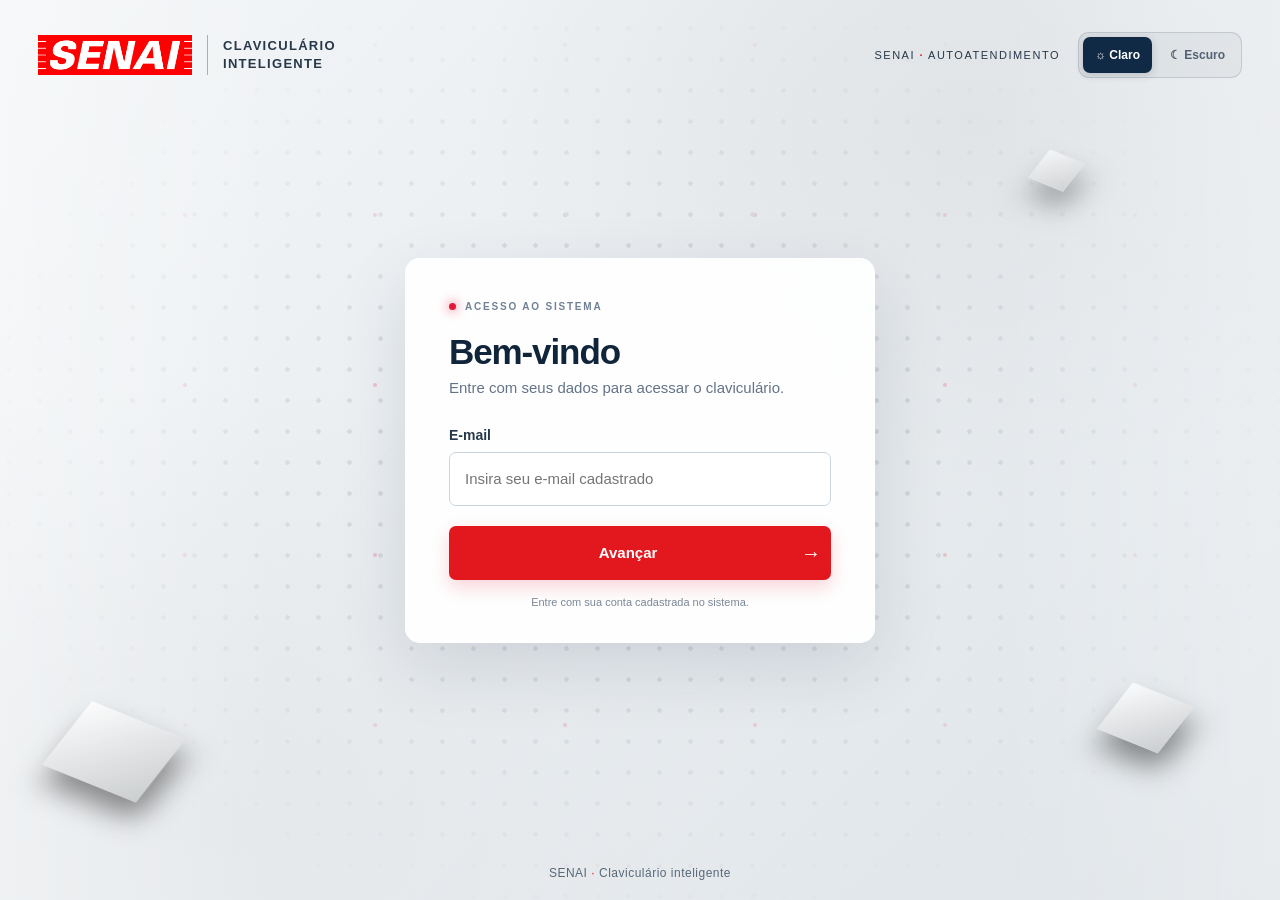
==== site/index.html @ 5d77051e "Junção do API e do Site" ====
<!doctype html>
<html lang="pt-BR">
<head>
  <meta charset="utf-8">
  <meta name="viewport" content="width=device-width, initial-scale=1">
  <meta name="theme-color" content="#06172b">
  <title>Claviculário | SENAI</title>
  <link rel="stylesheet" href="styles.css?v=responsive1">
</head>
<body>

  <div class="app-shell">
    <aside class="sidebar" id="sidebar" aria-label="Navegação principal">
      <div class="brand"><div><img class="brand-logo" src="senai-logo.png" alt="SENAI"><span>Claviculário</span></div></div>
      <div class="side-label">MENU PRINCIPAL</div>
      <nav id="nav">
        <button class="nav-item active" data-page="available"><span class="nav-icon">⌕</span><span>Chaves disponíveis</span><span class="nav-count" id="availableCount">20</span></button>
        <button class="nav-item admin-only" data-page="keys" data-admin-only><span class="nav-icon">⚿</span><span>Chaves</span></button>
        <button class="nav-item admin-only" data-page="users" data-admin-only><span class="nav-icon">♙</span><span>Usuários</span></button>
        <button class="nav-item" data-page="reserved"><span class="nav-icon">▤</span><span>Chaves reservadas</span><span class="nav-count" id="reservedCount">0</span></button>
        <button class="nav-item" data-page="mine"><span class="nav-icon">♙</span><span>Minhas chaves</span></button>
        <button class="nav-item" data-page="settings"><span class="nav-icon">⚙</span><span>Configurações</span></button>
      </nav>
    </aside>
    <div class="sidebar-scrim" id="scrim"></div>
    <main class="main-area">
      <header class="topbar">
        <button class="icon-button menu-button" id="menuButton" aria-label="Abrir menu">☰</button>
        <div class="topbar-title"><span class="eyebrow">SENAI · AUTOATENDIMENTO</span><strong>Claviculário inteligente</strong></div>
        <div class="topbar-actions"><span class="api-status" id="apiStatus">Conectando à API</span><button class="icon-button" id="refreshButton" aria-label="Atualizar dados" title="Atualizar dados">↻</button><button class="icon-button theme-toggle" id="themeToggle" aria-label="Alternar tema" title="Alternar tema">☼</button><button class="logout-button" id="logoutButton">Sair</button></div>
      </header>
      <div class="content" id="content"></div>
    </main>
  </div>
  <div class="modal-layer" id="modalLayer" aria-hidden="true"></div>
  <div class="toast-region" id="toastRegion" aria-live="polite"></div>
  <script src="api-config.js?v=api2"></script>
  <script src="app.js?v=keycrud2"></script>
</body>
</html>
---- site/styles.css ----
:root{font-family:Arial,Helvetica,sans-serif;color:#10243a;background:#f3f5f7;font-synthesis:none;text-rendering:optimizeLegibility;--bg:#f3f5f7;--surface:#fff;--surface-2:#f8fafc;--text:#10243a;--muted:#7a8797;--border:#e5eaf0;--red:#e31837;--red-soft:#fff0f2;--navy:#06172b;--navy-2:#102a46;--green:#16865d;--green-soft:#eaf7f1;--shadow:0 10px 30px rgba(20,40,60,.06)}
*{box-sizing:border-box}body{margin:0;min-width:320px;background:var(--bg);color:var(--text)}button,input,select{font:inherit}button{cursor:pointer}.app-shell{min-height:100vh}.sidebar{position:fixed;z-index:20;inset:0 auto 0 0;width:278px;padding:28px 18px;background:var(--navy);color:#fff;display:flex;flex-direction:column;transform:translateX(-100%);transition:transform .28s ease}.sidebar.open{transform:translateX(0)}.brand{display:flex;align-items:center;gap:12px;padding:4px 10px 42px}.brand-logo{display:block;width:164px;height:auto;border-radius:2px;margin-bottom:8px}.brand strong,.brand span,.sidebar-foot strong,.sidebar-foot span{display:block}.brand strong{font:800 16px Arial;letter-spacing:1.5px}.brand span{color:#aab7c8;font-size:13px;margin-top:2px}.side-label{font-size:10px;letter-spacing:1.4px;color:#8799ad;padding:0 12px 12px;font-weight:700}.sidebar nav{display:grid;gap:7px}.nav-item{height:54px;border:0;border-radius:10px;background:transparent;color:#bfcbda;text-align:left;padding:0 12px;display:flex;align-items:center;gap:13px;font-size:14px;font-weight:600;transition:.2s}.nav-item:hover{background:#ffffff0d;color:#fff}.nav-item.active{background:#e3183722;color:#fff;box-shadow:inset 3px 0 var(--red)}.nav-icon{width:24px;text-align:center;font-size:20px;color:#a9b9cb}.nav-item.active .nav-icon{color:#ff596e}.nav-count{margin-left:auto;font-size:12px;color:#94a6ba}.sidebar-foot{margin-top:auto;display:flex;align-items:center;gap:10px;padding:15px 12px;border-top:1px solid #ffffff1a}.sidebar-foot strong{font-size:12px}.sidebar-foot span{font-size:11px;color:#95a6ba;margin-top:3px}.demo-pulse,.demo-chip i{width:8px;height:8px;border-radius:50%;background:#39c58a;box-shadow:0 0 0 4px #39c58a24}.main-area{margin-left:0;min-height:100vh}.topbar{height:88px;background:var(--surface);border-bottom:1px solid var(--border);display:flex;align-items:center;padding:0 40px;gap:20px;position:sticky;top:0;z-index:10}.icon-button{border:1px solid var(--border);background:var(--surface);color:var(--text);border-radius:12px;width:48px;height:48px;font-size:22px;display:grid;place-items:center;transition:.2s}.icon-button:hover{border-color:#c4ced9;background:var(--surface-2)}.topbar-title{display:flex;flex-direction:column;gap:3px}.topbar-title strong{font:700 16px Arial}.eyebrow{font-size:10px;letter-spacing:1.3px;color:var(--muted);font-weight:700}.topbar-actions{margin-left:auto;display:flex;align-items:center;gap:14px}.demo-chip{display:flex;align-items:center;gap:9px;color:var(--muted);font-size:12px;font-weight:600}.demo-chip i{width:7px;height:7px}.theme-toggle{font-size:21px}.content{padding:36px 40px 48px;max-width:1660px;margin:auto}.page-head{display:flex;justify-content:space-between;align-items:flex-end;margin-bottom:25px;gap:20px}.page-head h1{font:800 clamp(25px,2vw,34px) Arial;margin:0 0 7px;letter-spacing:-.8px}.page-head p{margin:0;color:var(--muted);font-size:15px}.head-meta{color:var(--muted);font-size:13px}.toolbar{display:flex;gap:12px;align-items:center;margin-bottom:22px}.search-wrap{position:relative;flex:1;max-width:520px}.search-icon{position:absolute;left:16px;top:13px;color:var(--muted);font-size:20px}.search-input,.select-control{height:52px;width:100%;border:1px solid var(--border);border-radius:11px;background:var(--surface);color:var(--text);outline:0;padding:0 16px;font-size:14px}.search-input{padding-left:46px}.search-input:focus,.select-control:focus{border-color:#e3183780;box-shadow:0 0 0 3px #e3183715}.filter-control{min-width:180px}.touch-hint{font-size:12px;color:var(--muted);margin-left:auto}.key-grid{display:grid;grid-template-columns:repeat(5,minmax(0,1fr));gap:16px}.key-card{background:var(--surface);border:1px solid var(--border);border-radius:15px;padding:19px;min-height:194px;box-shadow:var(--shadow);display:flex;flex-direction:column;transition:transform .2s,border .2s}.key-card:hover{transform:translateY(-2px);border-color:#d1d9e2}.card-top{display:flex;justify-content:space-between;align-items:center}.key-icon{width:43px;height:43px;border-radius:12px;background:#fff0f2;color:var(--red);display:grid;place-items:center;font-size:22px}.status{display:inline-flex;align-items:center;gap:6px;padding:6px 9px;border-radius:20px;font-size:11px;font-weight:700;color:var(--green);background:var(--green-soft);white-space:nowrap}.status:before{content:'';width:6px;height:6px;border-radius:50%;background:currentColor}.status.reserved{color:#bb6f11;background:#fff5e5}.status.taken{color:#5969c7;background:#eef0ff}.status.returned{color:var(--green);background:var(--green-soft)}.key-number{font:800 24px Arial;letter-spacing:-.4px;margin:13px 0 2px}.key-room{font-size:13px;color:var(--muted);white-space:nowrap;overflow:hidden;text-overflow:ellipsis}.card-bottom{margin-top:auto;padding-top:15px;display:flex;justify-content:space-between;align-items:center}.card-note{font-size:11px;color:var(--muted)}.btn{height:48px;border:0;border-radius:10px;padding:0 20px;font-weight:700;font-size:14px;transition:.18s}.btn-primary{background:var(--red);color:#fff}.btn-primary:hover{background:#c9102c;transform:translateY(-1px)}.btn-secondary{background:var(--surface);border:1px solid var(--border);color:var(--text)}.btn-secondary:hover{background:var(--surface-2)}.btn-small{height:40px;padding:0 15px;font-size:13px}.empty-state{grid-column:1/-1;background:var(--surface);border:1px dashed var(--border);border-radius:14px;padding:48px 20px;text-align:center;color:var(--muted)}.empty-icon{font-size:34px;margin-bottom:10px}.records-grid{display:grid;grid-template-columns:repeat(3,minmax(0,1fr));gap:16px}.record-card,.settings-card{background:var(--surface);border:1px solid var(--border);border-radius:15px;padding:22px;box-shadow:var(--shadow)}.record-head{display:flex;justify-content:space-between;gap:14px;align-items:flex-start;padding-bottom:17px;border-bottom:1px solid var(--border)}.record-key{font:800 23px Arial}.record-room{color:var(--muted);font-size:13px;margin-top:3px}.record-details{display:grid;grid-template-columns:1fr 1fr;gap:17px 12px;padding-top:17px}.detail-label{font-size:10px;text-transform:uppercase;letter-spacing:.8px;color:var(--muted);font-weight:700;margin-bottom:5px}.detail-value{font-size:13px;font-weight:600}.record-actions{margin-top:18px;display:flex;justify-content:flex-end}.settings-layout{display:grid;grid-template-columns:1fr 1fr;gap:17px}.settings-card h2{font:700 17px Arial;margin:0 0 7px}.settings-card>p{margin:0 0 20px;color:var(--muted);font-size:13px;line-height:1.6}.setting-row{display:flex;align-items:center;justify-content:space-between;gap:20px;padding:15px 0;border-top:1px solid var(--border)}.setting-row:first-of-type{border-top:0}.setting-label strong{display:block;font-size:14px}.setting-label span{display:block;color:var(--muted);font-size:12px;margin-top:4px}.theme-option{display:flex;align-items:center;gap:9px}.theme-option .btn{height:42px;padding:0 14px}.theme-option .selected{border-color:var(--red);color:var(--red);background:var(--red-soft)}.demo-banner{padding:13px 15px;border-radius:10px;background:#fff5e5;color:#8e5a10;font-size:12px;line-height:1.5}.modal-layer{position:fixed;z-index:50;inset:0;background:#051324aa;display:none;align-items:center;justify-content:center;padding:20px}.modal-layer.open{display:flex}.modal{width:min(100%,480px);background:var(--surface);color:var(--text);border-radius:18px;padding:28px;box-shadow:0 30px 90px #0004;animation:pop .2s ease}.modal-icon{width:52px;height:52px;border-radius:14px;display:grid;place-items:center;background:var(--red-soft);color:var(--red);font-size:25px;margin-bottom:18px}.modal h2{font:800 22px Arial;margin:0 0 8px}.modal p{margin:0;color:var(--muted);line-height:1.6;font-size:14px}.modal-key{margin-top:17px;padding:14px;border-radius:11px;background:var(--surface-2);font-weight:700}.modal-actions{display:flex;gap:10px;margin-top:24px}.modal-actions .btn{flex:1;height:54px}.modal-close{float:right;border:0;background:transparent;color:var(--muted);font-size:24px}.toast-region{position:fixed;z-index:80;right:25px;bottom:25px;display:grid;gap:10px}.toast{background:#102a46;color:#fff;padding:15px 19px;border-radius:12px;box-shadow:0 12px 30px #0003;min-width:260px;font-size:14px;animation:slide .25s ease}.toast.success{border-left:4px solid #39c58a}.toast.error{border-left:4px solid #ff6579}.virtual-keyboard{position:fixed;z-index:45;bottom:0;left:0;right:0;padding:15px;background:#0b1e33ee;backdrop-filter:blur(12px);display:none;box-shadow:0 -12px 40px #0003}.virtual-keyboard.open{display:block}.keyboard-inner{max-width:860px;margin:auto}.keyboard-top{display:flex;justify-content:space-between;align-items:center;color:white;margin-bottom:10px;font-size:13px}.keyboard-keys{display:grid;grid-template-columns:repeat(10,1fr);gap:7px}.keyboard-keys button{height:48px;border:0;border-radius:8px;background:#fff;color:#10243a;font-weight:700;font-size:16px}.keyboard-keys button.wide{grid-column:span 2;background:#dbe3ec}.sidebar-scrim{display:none}.sidebar-scrim.open{display:block;position:fixed;z-index:19;inset:0;background:#06172b80}.keyboard-spacer{height:175px}.no-scroll{overflow:hidden}@keyframes pop{from{opacity:0;transform:translateY(8px) scale(.98)}to{opacity:1;transform:none}}@keyframes slide{from{opacity:0;transform:translateX(12px)}to{opacity:1;transform:none}}
html[data-theme="dark"]{--bg:#071421;--surface:#0d2033;--surface-2:#132a40;--text:#eff4f8;--muted:#9babbc;--border:#23384c;--red-soft:#391b27;--green-soft:#12352c;--shadow:0 10px 30px rgba(0,0,0,.12)}html[data-theme="dark"] .topbar{background:#0d2033}html[data-theme="dark"] .key-icon{background:#391b27}html[data-theme="dark"] .status.reserved{background:#392b19;color:#efb85c}html[data-theme="dark"] .status.taken{background:#202a4b;color:#a8b3ff}html[data-theme="dark"] .demo-banner{background:#392b19;color:#f2c275}html[data-theme="dark"] .theme-option .selected{background:#391b27}
@media(max-width:1350px){.key-grid{grid-template-columns:repeat(4,minmax(0,1fr))}.content{padding-left:30px;padding-right:30px}.records-grid{grid-template-columns:repeat(2,minmax(0,1fr))}}
@media(max-width:1050px){.sidebar{transform:translateX(-100%)}.sidebar.open{transform:translateX(0)}.main-area{margin-left:0}.sidebar-scrim.open{display:block;position:fixed;z-index:19;inset:0;background:#06172b80}.key-grid{grid-template-columns:repeat(3,minmax(0,1fr))}.topbar{padding:0 25px}}
@media(max-width:720px){.topbar{height:74px;padding:0 15px;gap:12px}.topbar-title .eyebrow,.demo-chip{display:none}.topbar-title strong{font-size:14px}.content{padding:25px 16px 36px}.page-head{align-items:flex-start;flex-direction:column;margin-bottom:20px}.page-head p{font-size:13px}.head-meta{display:none}.toolbar{flex-wrap:wrap}.search-wrap{max-width:none;flex-basis:100%}.filter-control{flex:1}.touch-hint{display:none}.key-grid{grid-template-columns:repeat(2,minmax(0,1fr));gap:11px}.key-card{padding:14px;min-height:180px}.key-icon{width:37px;height:37px}.key-number{font-size:21px}.card-note{display:none}.btn-small{padding:0 12px}.records-grid,.settings-layout{grid-template-columns:1fr}.record-card{padding:18px}.keyboard-keys{grid-template-columns:repeat(5,1fr)}.keyboard-keys button{height:45px}.modal{padding:23px}.modal-actions{flex-direction:column-reverse}.toast-region{left:14px;right:14px;bottom:14px}.toast{min-width:0}.keyboard-spacer{height:260px}}
@media(max-width:390px){.key-grid{grid-template-columns:1fr}.key-card{min-height:160px}.key-number{margin-top:9px}.filter-control{min-width:135px}}

.logout-button{height:46px;min-width:72px;padding:0 17px;border:1px solid var(--border);border-radius:12px;background:var(--surface);color:var(--text);font-size:14px;font-weight:700;transition:background .2s,border-color .2s,color .2s}.logout-button:hover{background:var(--red-soft);border-color:#e3183760;color:var(--red)}@media(max-width:720px){.logout-button{height:44px;min-width:62px;padding:0 13px;font-size:13px}}
.api-status[data-state="connected"]:before{background:#16865d;box-shadow:0 0 0 3px #16865d25}.api-status[data-state="offline"]:before{background:#e31837;box-shadow:0 0 0 3px #e3183725}
.nav-item.admin-only{display:none}.nav-item.admin-only.visible{display:flex}.key-sensor{margin-top:5px;font-size:11px}
.admin-form{max-width:900px}.admin-form h2{font:700 20px Arial;margin:0 0 6px}.admin-form>p{margin:0 0 20px;color:var(--muted);font-size:13px}.admin-form-grid{display:grid;grid-template-columns:1fr 1fr;gap:8px 18px}.admin-form-grid>div{min-width:0}.admin-form-wide{grid-column:1/-1}.admin-form .form-label{margin-top:12px}.admin-form .select-control{height:52px}.admin-form-actions{display:flex;justify-content:flex-end;margin-top:22px}.form-feedback{min-height:18px;margin:12px 0 0!important;color:var(--muted);font-size:13px}.admin-form [type=submit]:disabled{opacity:.6;cursor:wait}@media(max-width:720px){.admin-form-grid{grid-template-columns:1fr}.admin-form-wide{grid-column:auto}.admin-form-actions .btn{width:100%}}
.users-page{display:grid;gap:20px}.user-list-section{background:var(--surface);border:1px solid var(--border);border-radius:15px;padding:22px;box-shadow:var(--shadow)}.user-list-heading{display:flex;justify-content:space-between;align-items:center;gap:16px;margin-bottom:15px}.user-list-heading h2{font:700 18px Arial;margin:0 0 5px}.user-list-heading p{margin:0;color:var(--muted);font-size:13px}.user-list-grid{display:grid;gap:10px}.user-card{display:flex;align-items:center;gap:14px;padding:14px;border:1px solid var(--border);border-radius:12px;background:var(--surface-2);min-width:0}.user-avatar{width:42px;height:42px;flex:0 0 42px;border-radius:50%;display:grid;place-items:center;background:var(--navy-2);color:#fff;font-weight:700;font-size:17px}.user-card-main{display:grid;gap:4px;min-width:0;flex:1}.user-card-main strong{font-size:14px}.user-card-main>span{font-size:12px;color:var(--muted);overflow-wrap:anywhere}.user-card-meta{display:flex;align-items:center;justify-content:flex-end;gap:8px;flex-wrap:wrap}.role-badge,.user-rfid,.account-state{display:inline-flex;align-items:center;min-height:28px;padding:0 10px;border-radius:20px;background:var(--green-soft);color:var(--green);font-size:11px;font-weight:700;white-space:nowrap}.role-badge.admin{background:var(--red-soft);color:var(--red)}.user-rfid{background:var(--surface);color:var(--muted);border:1px solid var(--border)}.account-state{background:var(--red-soft);color:var(--red)}.account-state.active{background:var(--green-soft);color:var(--green)}.user-list-error{border:1px solid var(--border);border-radius:12px;padding:18px;color:var(--text)}.user-list-error p{color:var(--muted);font-size:13px}@media(max-width:720px){.user-list-section{padding:16px}.user-list-heading{align-items:flex-start;flex-direction:column}.user-card{align-items:flex-start;flex-wrap:wrap}.user-card-meta{width:100%;justify-content:flex-start;padding-left:56px}}
.form-label{display:block;margin:18px 0 7px;font-size:13px;font-weight:700}.modal-input{padding:0 14px}.modal-date-grid{display:grid;grid-template-columns:1fr 1fr;gap:12px}.modal-date-grid .form-label{margin-top:14px}.reservation-note{margin-top:14px!important;font-size:12px!important}@media(max-width:520px){.modal-date-grid{grid-template-columns:1fr;gap:0}}
.key-admin-bottom{align-items:flex-end;gap:8px}.key-admin-actions{display:flex;gap:6px}.key-admin-actions .btn{padding:0 10px}.key-admin-bottom .card-note{align-self:center}@media(max-width:720px){.key-admin-bottom{align-items:stretch;flex-direction:column}.key-admin-actions{width:100%}.key-admin-actions .btn{flex:1;padding:0 8px}}
.status.removed-key{color:#b42336;background:#fff0f2}.status.removed-key:before{background:currentColor}
@media(max-width:720px){.topbar{height:68px;padding:0 12px;gap:8px}.topbar-title{flex:1;min-width:0}.topbar-title strong{overflow:hidden;text-overflow:ellipsis;white-space:nowrap}.topbar-actions{gap:7px}.topbar-actions .api-status{display:none}.icon-button{width:42px;height:42px;border-radius:10px}.logout-button{height:42px;min-width:54px;padding:0 10px}.content{padding-left:16px;padding-right:16px}.record-head{flex-wrap:wrap}.record-details{min-width:0}.detail-value,.record-room{overflow-wrap:anywhere}.modal-layer{overflow-y:auto;padding:12px}.modal{margin:auto}.user-card-meta{min-width:0}.key-admin-actions .btn{min-height:42px}}
@media(max-width:390px){.topbar{padding:0 9px;gap:6px}.topbar-actions{gap:5px}.topbar-actions .icon-button{width:38px;height:40px}.logout-button{min-width:48px;padding:0 8px}.content{padding:22px 13px 32px}.key-grid{grid-template-columns:1fr}.key-card{min-height:0}.key-admin-bottom{flex-direction:row;align-items:center}.key-admin-actions .btn{font-size:12px;padding:0 9px}.record-card{padding:15px}.record-details{grid-template-columns:1fr;gap:12px}.user-list-section{padding:14px}.user-card-meta{padding-left:0!important}.admin-form-actions{margin-top:16px}}
@media(max-height:520px) and (max-width:900px){.topbar{position:relative}.sidebar{overflow-y:auto}.virtual-keyboard{max-height:55svh;overflow-y:auto}.keyboard-spacer{height:0}}
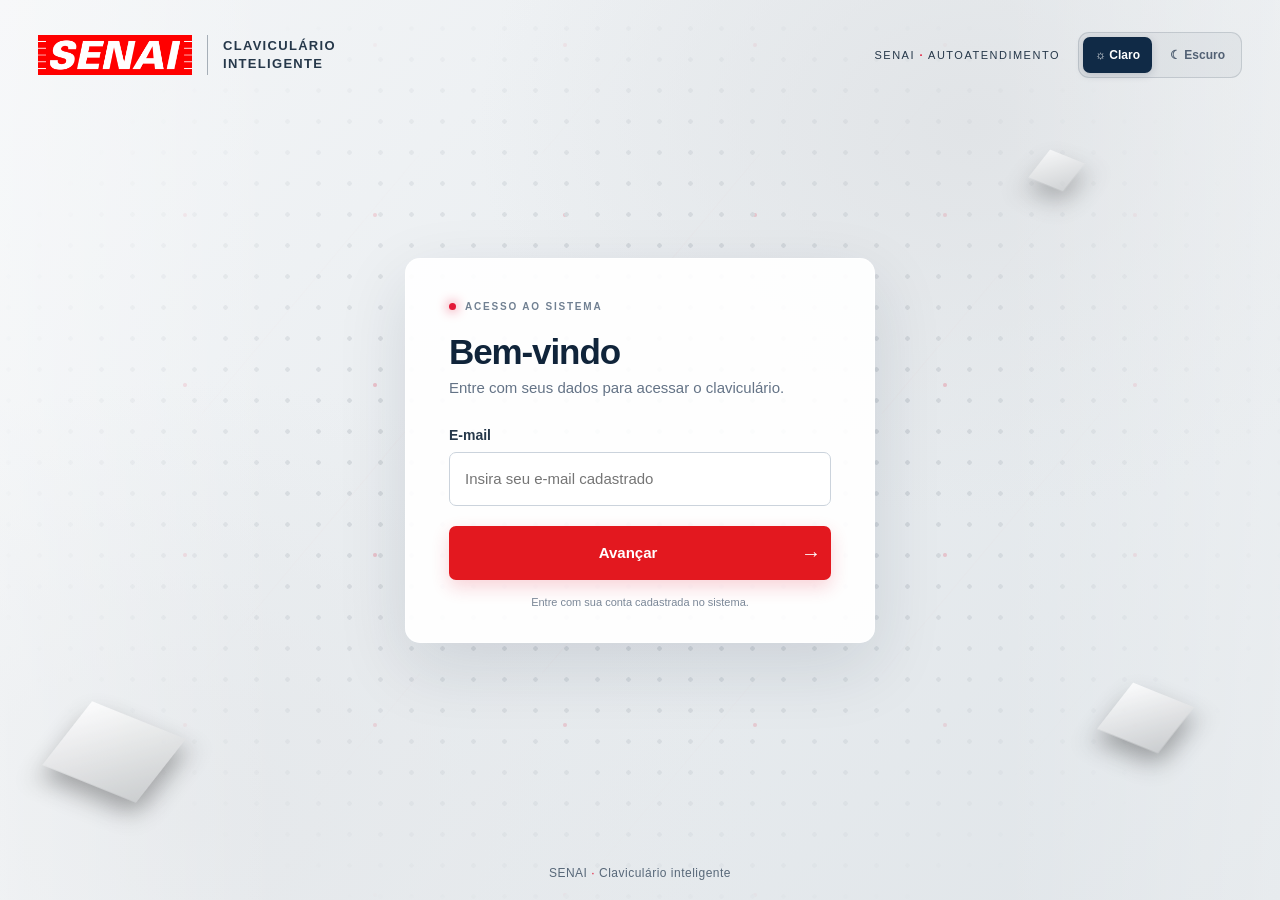
==== commit d111638a: "Organizando arquivos .md e adicionando novas funcionalidades ao sistema" ====
--- a/site/index.html
+++ b/site/index.html
@@ -1,23 +1,34 @@
 <!doctype html>
 <html lang="pt-BR">
+
 <head>
   <meta charset="utf-8">
   <meta name="viewport" content="width=device-width, initial-scale=1">
   <meta name="theme-color" content="#06172b">
   <title>Claviculário | SENAI</title>
-  <link rel="stylesheet" href="styles.css?v=responsive1">
+  <link rel="stylesheet" href="styles.css?v=users1">
 </head>
+
 <body>
 
   <div class="app-shell">
     <aside class="sidebar" id="sidebar" aria-label="Navegação principal">
-      <div class="brand"><div><img class="brand-logo" src="senai-logo.png" alt="SENAI"><span>Claviculário</span></div></div>
+      <div class="brand">
+        <div><img class="brand-logo" src="senai-logo.png" alt="SENAI"><span>Claviculário</span></div>
+      </div>
       <div class="side-label">MENU PRINCIPAL</div>
       <nav id="nav">
-        <button class="nav-item active" data-page="available"><span class="nav-icon">⌕</span><span>Chaves disponíveis</span><span class="nav-count" id="availableCount">20</span></button>
-        <button class="nav-item admin-only" data-page="keys" data-admin-only><span class="nav-icon">⚿</span><span>Chaves</span></button>
-        <button class="nav-item admin-only" data-page="users" data-admin-only><span class="nav-icon">♙</span><span>Usuários</span></button>
-        <button class="nav-item" data-page="reserved"><span class="nav-icon">▤</span><span>Chaves reservadas</span><span class="nav-count" id="reservedCount">0</span></button>
+        <button class="nav-item admin-only" data-page="dashboard" data-admin-only><span
+            class="nav-icon">▦</span><span>Painel</span><span class="nav-count" id="alertCount"
+            style="display:none">0</span></button>
+        <button class="nav-item" data-page="available"><span class="nav-icon">⌕</span><span>Chaves</span><span
+            class="nav-count" id="availableCount">20</span></button>
+        <button class="nav-item admin-only" data-page="keys" data-admin-only><span
+            class="nav-icon">⚿</span><span>Chaves</span></button>
+        <button class="nav-item admin-only" data-page="users" data-admin-only><span
+            class="nav-icon">♙</span><span>Usuários</span></button>
+        <button class="nav-item" data-page="reserved"><span class="nav-icon">▤</span><span>Chaves reservadas</span><span
+            class="nav-count" id="reservedCount">0</span></button>
         <button class="nav-item" data-page="mine"><span class="nav-icon">♙</span><span>Minhas chaves</span></button>
         <button class="nav-item" data-page="settings"><span class="nav-icon">⚙</span><span>Configurações</span></button>
       </nav>
@@ -26,8 +37,13 @@
     <main class="main-area">
       <header class="topbar">
         <button class="icon-button menu-button" id="menuButton" aria-label="Abrir menu">☰</button>
-        <div class="topbar-title"><span class="eyebrow">SENAI · AUTOATENDIMENTO</span><strong>Claviculário inteligente</strong></div>
-        <div class="topbar-actions"><span class="api-status" id="apiStatus">Conectando à API</span><button class="icon-button" id="refreshButton" aria-label="Atualizar dados" title="Atualizar dados">↻</button><button class="icon-button theme-toggle" id="themeToggle" aria-label="Alternar tema" title="Alternar tema">☼</button><button class="logout-button" id="logoutButton">Sair</button></div>
+        <div class="topbar-title"><span class="eyebrow">SENAI · AUTOATENDIMENTO</span><strong>Claviculário
+            inteligente</strong></div>
+        <div class="topbar-actions"><span class="api-status" id="apiStatus">Conectando à API</span><button
+            class="icon-button" id="refreshButton" aria-label="Atualizar dados"
+            title="Atualizar dados">↻</button><button class="icon-button theme-toggle" id="themeToggle"
+            aria-label="Alternar tema" title="Alternar tema">☼</button><button class="logout-button"
+            id="logoutButton">Sair</button></div>
       </header>
       <div class="content" id="content"></div>
     </main>
@@ -35,6 +51,7 @@
   <div class="modal-layer" id="modalLayer" aria-hidden="true"></div>
   <div class="toast-region" id="toastRegion" aria-live="polite"></div>
   <script src="api-config.js?v=api2"></script>
-  <script src="app.js?v=keycrud2"></script>
+  <script src="app.js?v=users1"></script>
 </body>
-</html>
+
+</html>
--- a/site/styles.css
+++ b/site/styles.css
@@ -1,19 +1,1807 @@
-:root{font-family:Arial,Helvetica,sans-serif;color:#10243a;background:#f3f5f7;font-synthesis:none;text-rendering:optimizeLegibility;--bg:#f3f5f7;--surface:#fff;--surface-2:#f8fafc;--text:#10243a;--muted:#7a8797;--border:#e5eaf0;--red:#e31837;--red-soft:#fff0f2;--navy:#06172b;--navy-2:#102a46;--green:#16865d;--green-soft:#eaf7f1;--shadow:0 10px 30px rgba(20,40,60,.06)}
-*{box-sizing:border-box}body{margin:0;min-width:320px;background:var(--bg);color:var(--text)}button,input,select{font:inherit}button{cursor:pointer}.app-shell{min-height:100vh}.sidebar{position:fixed;z-index:20;inset:0 auto 0 0;width:278px;padding:28px 18px;background:var(--navy);color:#fff;display:flex;flex-direction:column;transform:translateX(-100%);transition:transform .28s ease}.sidebar.open{transform:translateX(0)}.brand{display:flex;align-items:center;gap:12px;padding:4px 10px 42px}.brand-logo{display:block;width:164px;height:auto;border-radius:2px;margin-bottom:8px}.brand strong,.brand span,.sidebar-foot strong,.sidebar-foot span{display:block}.brand strong{font:800 16px Arial;letter-spacing:1.5px}.brand span{color:#aab7c8;font-size:13px;margin-top:2px}.side-label{font-size:10px;letter-spacing:1.4px;color:#8799ad;padding:0 12px 12px;font-weight:700}.sidebar nav{display:grid;gap:7px}.nav-item{height:54px;border:0;border-radius:10px;background:transparent;color:#bfcbda;text-align:left;padding:0 12px;display:flex;align-items:center;gap:13px;font-size:14px;font-weight:600;transition:.2s}.nav-item:hover{background:#ffffff0d;color:#fff}.nav-item.active{background:#e3183722;color:#fff;box-shadow:inset 3px 0 var(--red)}.nav-icon{width:24px;text-align:center;font-size:20px;color:#a9b9cb}.nav-item.active .nav-icon{color:#ff596e}.nav-count{margin-left:auto;font-size:12px;color:#94a6ba}.sidebar-foot{margin-top:auto;display:flex;align-items:center;gap:10px;padding:15px 12px;border-top:1px solid #ffffff1a}.sidebar-foot strong{font-size:12px}.sidebar-foot span{font-size:11px;color:#95a6ba;margin-top:3px}.demo-pulse,.demo-chip i{width:8px;height:8px;border-radius:50%;background:#39c58a;box-shadow:0 0 0 4px #39c58a24}.main-area{margin-left:0;min-height:100vh}.topbar{height:88px;background:var(--surface);border-bottom:1px solid var(--border);display:flex;align-items:center;padding:0 40px;gap:20px;position:sticky;top:0;z-index:10}.icon-button{border:1px solid var(--border);background:var(--surface);color:var(--text);border-radius:12px;width:48px;height:48px;font-size:22px;display:grid;place-items:center;transition:.2s}.icon-button:hover{border-color:#c4ced9;background:var(--surface-2)}.topbar-title{display:flex;flex-direction:column;gap:3px}.topbar-title strong{font:700 16px Arial}.eyebrow{font-size:10px;letter-spacing:1.3px;color:var(--muted);font-weight:700}.topbar-actions{margin-left:auto;display:flex;align-items:center;gap:14px}.demo-chip{display:flex;align-items:center;gap:9px;color:var(--muted);font-size:12px;font-weight:600}.demo-chip i{width:7px;height:7px}.theme-toggle{font-size:21px}.content{padding:36px 40px 48px;max-width:1660px;margin:auto}.page-head{display:flex;justify-content:space-between;align-items:flex-end;margin-bottom:25px;gap:20px}.page-head h1{font:800 clamp(25px,2vw,34px) Arial;margin:0 0 7px;letter-spacing:-.8px}.page-head p{margin:0;color:var(--muted);font-size:15px}.head-meta{color:var(--muted);font-size:13px}.toolbar{display:flex;gap:12px;align-items:center;margin-bottom:22px}.search-wrap{position:relative;flex:1;max-width:520px}.search-icon{position:absolute;left:16px;top:13px;color:var(--muted);font-size:20px}.search-input,.select-control{height:52px;width:100%;border:1px solid var(--border);border-radius:11px;background:var(--surface);color:var(--text);outline:0;padding:0 16px;font-size:14px}.search-input{padding-left:46px}.search-input:focus,.select-control:focus{border-color:#e3183780;box-shadow:0 0 0 3px #e3183715}.filter-control{min-width:180px}.touch-hint{font-size:12px;color:var(--muted);margin-left:auto}.key-grid{display:grid;grid-template-columns:repeat(5,minmax(0,1fr));gap:16px}.key-card{background:var(--surface);border:1px solid var(--border);border-radius:15px;padding:19px;min-height:194px;box-shadow:var(--shadow);display:flex;flex-direction:column;transition:transform .2s,border .2s}.key-card:hover{transform:translateY(-2px);border-color:#d1d9e2}.card-top{display:flex;justify-content:space-between;align-items:center}.key-icon{width:43px;height:43px;border-radius:12px;background:#fff0f2;color:var(--red);display:grid;place-items:center;font-size:22px}.status{display:inline-flex;align-items:center;gap:6px;padding:6px 9px;border-radius:20px;font-size:11px;font-weight:700;color:var(--green);background:var(--green-soft);white-space:nowrap}.status:before{content:'';width:6px;height:6px;border-radius:50%;background:currentColor}.status.reserved{color:#bb6f11;background:#fff5e5}.status.taken{color:#5969c7;background:#eef0ff}.status.returned{color:var(--green);background:var(--green-soft)}.key-number{font:800 24px Arial;letter-spacing:-.4px;margin:13px 0 2px}.key-room{font-size:13px;color:var(--muted);white-space:nowrap;overflow:hidden;text-overflow:ellipsis}.card-bottom{margin-top:auto;padding-top:15px;display:flex;justify-content:space-between;align-items:center}.card-note{font-size:11px;color:var(--muted)}.btn{height:48px;border:0;border-radius:10px;padding:0 20px;font-weight:700;font-size:14px;transition:.18s}.btn-primary{background:var(--red);color:#fff}.btn-primary:hover{background:#c9102c;transform:translateY(-1px)}.btn-secondary{background:var(--surface);border:1px solid var(--border);color:var(--text)}.btn-secondary:hover{background:var(--surface-2)}.btn-small{height:40px;padding:0 15px;font-size:13px}.empty-state{grid-column:1/-1;background:var(--surface);border:1px dashed var(--border);border-radius:14px;padding:48px 20px;text-align:center;color:var(--muted)}.empty-icon{font-size:34px;margin-bottom:10px}.records-grid{display:grid;grid-template-columns:repeat(3,minmax(0,1fr));gap:16px}.record-card,.settings-card{background:var(--surface);border:1px solid var(--border);border-radius:15px;padding:22px;box-shadow:var(--shadow)}.record-head{display:flex;justify-content:space-between;gap:14px;align-items:flex-start;padding-bottom:17px;border-bottom:1px solid var(--border)}.record-key{font:800 23px Arial}.record-room{color:var(--muted);font-size:13px;margin-top:3px}.record-details{display:grid;grid-template-columns:1fr 1fr;gap:17px 12px;padding-top:17px}.detail-label{font-size:10px;text-transform:uppercase;letter-spacing:.8px;color:var(--muted);font-weight:700;margin-bottom:5px}.detail-value{font-size:13px;font-weight:600}.record-actions{margin-top:18px;display:flex;justify-content:flex-end}.settings-layout{display:grid;grid-template-columns:1fr 1fr;gap:17px}.settings-card h2{font:700 17px Arial;margin:0 0 7px}.settings-card>p{margin:0 0 20px;color:var(--muted);font-size:13px;line-height:1.6}.setting-row{display:flex;align-items:center;justify-content:space-between;gap:20px;padding:15px 0;border-top:1px solid var(--border)}.setting-row:first-of-type{border-top:0}.setting-label strong{display:block;font-size:14px}.setting-label span{display:block;color:var(--muted);font-size:12px;margin-top:4px}.theme-option{display:flex;align-items:center;gap:9px}.theme-option .btn{height:42px;padding:0 14px}.theme-option .selected{border-color:var(--red);color:var(--red);background:var(--red-soft)}.demo-banner{padding:13px 15px;border-radius:10px;background:#fff5e5;color:#8e5a10;font-size:12px;line-height:1.5}.modal-layer{position:fixed;z-index:50;inset:0;background:#051324aa;display:none;align-items:center;justify-content:center;padding:20px}.modal-layer.open{display:flex}.modal{width:min(100%,480px);background:var(--surface);color:var(--text);border-radius:18px;padding:28px;box-shadow:0 30px 90px #0004;animation:pop .2s ease}.modal-icon{width:52px;height:52px;border-radius:14px;display:grid;place-items:center;background:var(--red-soft);color:var(--red);font-size:25px;margin-bottom:18px}.modal h2{font:800 22px Arial;margin:0 0 8px}.modal p{margin:0;color:var(--muted);line-height:1.6;font-size:14px}.modal-key{margin-top:17px;padding:14px;border-radius:11px;background:var(--surface-2);font-weight:700}.modal-actions{display:flex;gap:10px;margin-top:24px}.modal-actions .btn{flex:1;height:54px}.modal-close{float:right;border:0;background:transparent;color:var(--muted);font-size:24px}.toast-region{position:fixed;z-index:80;right:25px;bottom:25px;display:grid;gap:10px}.toast{background:#102a46;color:#fff;padding:15px 19px;border-radius:12px;box-shadow:0 12px 30px #0003;min-width:260px;font-size:14px;animation:slide .25s ease}.toast.success{border-left:4px solid #39c58a}.toast.error{border-left:4px solid #ff6579}.virtual-keyboard{position:fixed;z-index:45;bottom:0;left:0;right:0;padding:15px;background:#0b1e33ee;backdrop-filter:blur(12px);display:none;box-shadow:0 -12px 40px #0003}.virtual-keyboard.open{display:block}.keyboard-inner{max-width:860px;margin:auto}.keyboard-top{display:flex;justify-content:space-between;align-items:center;color:white;margin-bottom:10px;font-size:13px}.keyboard-keys{display:grid;grid-template-columns:repeat(10,1fr);gap:7px}.keyboard-keys button{height:48px;border:0;border-radius:8px;background:#fff;color:#10243a;font-weight:700;font-size:16px}.keyboard-keys button.wide{grid-column:span 2;background:#dbe3ec}.sidebar-scrim{display:none}.sidebar-scrim.open{display:block;position:fixed;z-index:19;inset:0;background:#06172b80}.keyboard-spacer{height:175px}.no-scroll{overflow:hidden}@keyframes pop{from{opacity:0;transform:translateY(8px) scale(.98)}to{opacity:1;transform:none}}@keyframes slide{from{opacity:0;transform:translateX(12px)}to{opacity:1;transform:none}}
-html[data-theme="dark"]{--bg:#071421;--surface:#0d2033;--surface-2:#132a40;--text:#eff4f8;--muted:#9babbc;--border:#23384c;--red-soft:#391b27;--green-soft:#12352c;--shadow:0 10px 30px rgba(0,0,0,.12)}html[data-theme="dark"] .topbar{background:#0d2033}html[data-theme="dark"] .key-icon{background:#391b27}html[data-theme="dark"] .status.reserved{background:#392b19;color:#efb85c}html[data-theme="dark"] .status.taken{background:#202a4b;color:#a8b3ff}html[data-theme="dark"] .demo-banner{background:#392b19;color:#f2c275}html[data-theme="dark"] .theme-option .selected{background:#391b27}
-@media(max-width:1350px){.key-grid{grid-template-columns:repeat(4,minmax(0,1fr))}.content{padding-left:30px;padding-right:30px}.records-grid{grid-template-columns:repeat(2,minmax(0,1fr))}}
-@media(max-width:1050px){.sidebar{transform:translateX(-100%)}.sidebar.open{transform:translateX(0)}.main-area{margin-left:0}.sidebar-scrim.open{display:block;position:fixed;z-index:19;inset:0;background:#06172b80}.key-grid{grid-template-columns:repeat(3,minmax(0,1fr))}.topbar{padding:0 25px}}
-@media(max-width:720px){.topbar{height:74px;padding:0 15px;gap:12px}.topbar-title .eyebrow,.demo-chip{display:none}.topbar-title strong{font-size:14px}.content{padding:25px 16px 36px}.page-head{align-items:flex-start;flex-direction:column;margin-bottom:20px}.page-head p{font-size:13px}.head-meta{display:none}.toolbar{flex-wrap:wrap}.search-wrap{max-width:none;flex-basis:100%}.filter-control{flex:1}.touch-hint{display:none}.key-grid{grid-template-columns:repeat(2,minmax(0,1fr));gap:11px}.key-card{padding:14px;min-height:180px}.key-icon{width:37px;height:37px}.key-number{font-size:21px}.card-note{display:none}.btn-small{padding:0 12px}.records-grid,.settings-layout{grid-template-columns:1fr}.record-card{padding:18px}.keyboard-keys{grid-template-columns:repeat(5,1fr)}.keyboard-keys button{height:45px}.modal{padding:23px}.modal-actions{flex-direction:column-reverse}.toast-region{left:14px;right:14px;bottom:14px}.toast{min-width:0}.keyboard-spacer{height:260px}}
-@media(max-width:390px){.key-grid{grid-template-columns:1fr}.key-card{min-height:160px}.key-number{margin-top:9px}.filter-control{min-width:135px}}
-
-.logout-button{height:46px;min-width:72px;padding:0 17px;border:1px solid var(--border);border-radius:12px;background:var(--surface);color:var(--text);font-size:14px;font-weight:700;transition:background .2s,border-color .2s,color .2s}.logout-button:hover{background:var(--red-soft);border-color:#e3183760;color:var(--red)}@media(max-width:720px){.logout-button{height:44px;min-width:62px;padding:0 13px;font-size:13px}}
-.api-status[data-state="connected"]:before{background:#16865d;box-shadow:0 0 0 3px #16865d25}.api-status[data-state="offline"]:before{background:#e31837;box-shadow:0 0 0 3px #e3183725}
-.nav-item.admin-only{display:none}.nav-item.admin-only.visible{display:flex}.key-sensor{margin-top:5px;font-size:11px}
-.admin-form{max-width:900px}.admin-form h2{font:700 20px Arial;margin:0 0 6px}.admin-form>p{margin:0 0 20px;color:var(--muted);font-size:13px}.admin-form-grid{display:grid;grid-template-columns:1fr 1fr;gap:8px 18px}.admin-form-grid>div{min-width:0}.admin-form-wide{grid-column:1/-1}.admin-form .form-label{margin-top:12px}.admin-form .select-control{height:52px}.admin-form-actions{display:flex;justify-content:flex-end;margin-top:22px}.form-feedback{min-height:18px;margin:12px 0 0!important;color:var(--muted);font-size:13px}.admin-form [type=submit]:disabled{opacity:.6;cursor:wait}@media(max-width:720px){.admin-form-grid{grid-template-columns:1fr}.admin-form-wide{grid-column:auto}.admin-form-actions .btn{width:100%}}
-.users-page{display:grid;gap:20px}.user-list-section{background:var(--surface);border:1px solid var(--border);border-radius:15px;padding:22px;box-shadow:var(--shadow)}.user-list-heading{display:flex;justify-content:space-between;align-items:center;gap:16px;margin-bottom:15px}.user-list-heading h2{font:700 18px Arial;margin:0 0 5px}.user-list-heading p{margin:0;color:var(--muted);font-size:13px}.user-list-grid{display:grid;gap:10px}.user-card{display:flex;align-items:center;gap:14px;padding:14px;border:1px solid var(--border);border-radius:12px;background:var(--surface-2);min-width:0}.user-avatar{width:42px;height:42px;flex:0 0 42px;border-radius:50%;display:grid;place-items:center;background:var(--navy-2);color:#fff;font-weight:700;font-size:17px}.user-card-main{display:grid;gap:4px;min-width:0;flex:1}.user-card-main strong{font-size:14px}.user-card-main>span{font-size:12px;color:var(--muted);overflow-wrap:anywhere}.user-card-meta{display:flex;align-items:center;justify-content:flex-end;gap:8px;flex-wrap:wrap}.role-badge,.user-rfid,.account-state{display:inline-flex;align-items:center;min-height:28px;padding:0 10px;border-radius:20px;background:var(--green-soft);color:var(--green);font-size:11px;font-weight:700;white-space:nowrap}.role-badge.admin{background:var(--red-soft);color:var(--red)}.user-rfid{background:var(--surface);color:var(--muted);border:1px solid var(--border)}.account-state{background:var(--red-soft);color:var(--red)}.account-state.active{background:var(--green-soft);color:var(--green)}.user-list-error{border:1px solid var(--border);border-radius:12px;padding:18px;color:var(--text)}.user-list-error p{color:var(--muted);font-size:13px}@media(max-width:720px){.user-list-section{padding:16px}.user-list-heading{align-items:flex-start;flex-direction:column}.user-card{align-items:flex-start;flex-wrap:wrap}.user-card-meta{width:100%;justify-content:flex-start;padding-left:56px}}
-.form-label{display:block;margin:18px 0 7px;font-size:13px;font-weight:700}.modal-input{padding:0 14px}.modal-date-grid{display:grid;grid-template-columns:1fr 1fr;gap:12px}.modal-date-grid .form-label{margin-top:14px}.reservation-note{margin-top:14px!important;font-size:12px!important}@media(max-width:520px){.modal-date-grid{grid-template-columns:1fr;gap:0}}
-.key-admin-bottom{align-items:flex-end;gap:8px}.key-admin-actions{display:flex;gap:6px}.key-admin-actions .btn{padding:0 10px}.key-admin-bottom .card-note{align-self:center}@media(max-width:720px){.key-admin-bottom{align-items:stretch;flex-direction:column}.key-admin-actions{width:100%}.key-admin-actions .btn{flex:1;padding:0 8px}}
-.status.removed-key{color:#b42336;background:#fff0f2}.status.removed-key:before{background:currentColor}
-@media(max-width:720px){.topbar{height:68px;padding:0 12px;gap:8px}.topbar-title{flex:1;min-width:0}.topbar-title strong{overflow:hidden;text-overflow:ellipsis;white-space:nowrap}.topbar-actions{gap:7px}.topbar-actions .api-status{display:none}.icon-button{width:42px;height:42px;border-radius:10px}.logout-button{height:42px;min-width:54px;padding:0 10px}.content{padding-left:16px;padding-right:16px}.record-head{flex-wrap:wrap}.record-details{min-width:0}.detail-value,.record-room{overflow-wrap:anywhere}.modal-layer{overflow-y:auto;padding:12px}.modal{margin:auto}.user-card-meta{min-width:0}.key-admin-actions .btn{min-height:42px}}
-@media(max-width:390px){.topbar{padding:0 9px;gap:6px}.topbar-actions{gap:5px}.topbar-actions .icon-button{width:38px;height:40px}.logout-button{min-width:48px;padding:0 8px}.content{padding:22px 13px 32px}.key-grid{grid-template-columns:1fr}.key-card{min-height:0}.key-admin-bottom{flex-direction:row;align-items:center}.key-admin-actions .btn{font-size:12px;padding:0 9px}.record-card{padding:15px}.record-details{grid-template-columns:1fr;gap:12px}.user-list-section{padding:14px}.user-card-meta{padding-left:0!important}.admin-form-actions{margin-top:16px}}
-@media(max-height:520px) and (max-width:900px){.topbar{position:relative}.sidebar{overflow-y:auto}.virtual-keyboard{max-height:55svh;overflow-y:auto}.keyboard-spacer{height:0}}
+:root {
+    font-family: Arial, Helvetica, sans-serif;
+    color: #10243a;
+    background: #f3f5f7;
+    font-synthesis: none;
+    text-rendering: optimizeLegibility;
+    --bg: #f3f5f7;
+    --surface: #fff;
+    --surface-2: #f8fafc;
+    --text: #10243a;
+    --muted: #7a8797;
+    --border: #e5eaf0;
+    --red: #e31837;
+    --red-soft: #fff0f2;
+    --navy: #06172b;
+    --navy-2: #102a46;
+    --green: #16865d;
+    --green-soft: #eaf7f1;
+    --shadow: 0 10px 30px rgba(20, 40, 60, .06)
+}
+
+* {
+    box-sizing: border-box
+}
+
+body {
+    margin: 0;
+    min-width: 320px;
+    background: var(--bg);
+    color: var(--text)
+}
+
+button,
+input,
+select {
+    font: inherit
+}
+
+button {
+    cursor: pointer
+}
+
+.app-shell {
+    min-height: 100vh
+}
+
+.sidebar {
+    position: fixed;
+    z-index: 20;
+    inset: 0 auto 0 0;
+    width: 278px;
+    padding: 28px 18px;
+    background: var(--navy);
+    color: #fff;
+    display: flex;
+    flex-direction: column;
+    transform: translateX(-100%);
+    transition: transform .28s ease
+}
+
+.sidebar.open {
+    transform: translateX(0)
+}
+
+.brand {
+    display: flex;
+    align-items: center;
+    gap: 12px;
+    padding: 4px 10px 42px
+}
+
+.brand-logo {
+    display: block;
+    width: 164px;
+    height: auto;
+    border-radius: 2px;
+    margin-bottom: 8px
+}
+
+.brand strong,
+.brand span,
+.sidebar-foot strong,
+.sidebar-foot span {
+    display: block
+}
+
+.brand strong {
+    font: 800 16px Arial;
+    letter-spacing: 1.5px
+}
+
+.brand span {
+    color: #aab7c8;
+    font-size: 13px;
+    margin-top: 2px
+}
+
+.side-label {
+    font-size: 10px;
+    letter-spacing: 1.4px;
+    color: #8799ad;
+    padding: 0 12px 12px;
+    font-weight: 700
+}
+
+.sidebar nav {
+    display: grid;
+    gap: 7px
+}
+
+.nav-item {
+    height: 54px;
+    border: 0;
+    border-radius: 10px;
+    background: transparent;
+    color: #bfcbda;
+    text-align: left;
+    padding: 0 12px;
+    display: flex;
+    align-items: center;
+    gap: 13px;
+    font-size: 14px;
+    font-weight: 600;
+    transition: .2s
+}
+
+.nav-item:hover {
+    background: #ffffff0d;
+    color: #fff
+}
+
+.nav-item.active {
+    background: #e3183722;
+    color: #fff;
+    box-shadow: inset 3px 0 var(--red)
+}
+
+.nav-icon {
+    width: 24px;
+    text-align: center;
+    font-size: 20px;
+    color: #a9b9cb
+}
+
+.nav-item.active .nav-icon {
+    color: #ff596e
+}
+
+.nav-count {
+    margin-left: auto;
+    font-size: 12px;
+    color: #94a6ba
+}
+
+.sidebar-foot {
+    margin-top: auto;
+    display: flex;
+    align-items: center;
+    gap: 10px;
+    padding: 15px 12px;
+    border-top: 1px solid #ffffff1a
+}
+
+.sidebar-foot strong {
+    font-size: 12px
+}
+
+.sidebar-foot span {
+    font-size: 11px;
+    color: #95a6ba;
+    margin-top: 3px
+}
+
+.demo-pulse,
+.demo-chip i {
+    width: 8px;
+    height: 8px;
+    border-radius: 50%;
+    background: #39c58a;
+    box-shadow: 0 0 0 4px #39c58a24
+}
+
+.main-area {
+    margin-left: 0;
+    min-height: 100vh
+}
+
+.topbar {
+    height: 88px;
+    background: var(--surface);
+    border-bottom: 1px solid var(--border);
+    display: flex;
+    align-items: center;
+    padding: 0 40px;
+    gap: 20px;
+    position: sticky;
+    top: 0;
+    z-index: 10
+}
+
+.icon-button {
+    border: 1px solid var(--border);
+    background: var(--surface);
+    color: var(--text);
+    border-radius: 12px;
+    width: 48px;
+    height: 48px;
+    font-size: 22px;
+    display: grid;
+    place-items: center;
+    transition: .2s
+}
+
+.icon-button:hover {
+    border-color: #c4ced9;
+    background: var(--surface-2)
+}
+
+.topbar-title {
+    display: flex;
+    flex-direction: column;
+    gap: 3px
+}
+
+.topbar-title strong {
+    font: 700 16px Arial
+}
+
+.eyebrow {
+    font-size: 10px;
+    letter-spacing: 1.3px;
+    color: var(--muted);
+    font-weight: 700
+}
+
+.topbar-actions {
+    margin-left: auto;
+    display: flex;
+    align-items: center;
+    gap: 14px
+}
+
+.demo-chip {
+    display: flex;
+    align-items: center;
+    gap: 9px;
+    color: var(--muted);
+    font-size: 12px;
+    font-weight: 600
+}
+
+.demo-chip i {
+    width: 7px;
+    height: 7px
+}
+
+.theme-toggle {
+    font-size: 21px
+}
+
+.content {
+    padding: 36px 40px 48px;
+    max-width: 1660px;
+    margin: auto
+}
+
+.page-head {
+    display: flex;
+    justify-content: space-between;
+    align-items: flex-end;
+    margin-bottom: 25px;
+    gap: 20px
+}
+
+.page-head h1 {
+    font: 800 clamp(25px, 2vw, 34px) Arial;
+    margin: 0 0 7px;
+    letter-spacing: -.8px
+}
+
+.page-head p {
+    margin: 0;
+    color: var(--muted);
+    font-size: 15px
+}
+
+.head-meta {
+    color: var(--muted);
+    font-size: 13px
+}
+
+.toolbar {
+    display: flex;
+    gap: 12px;
+    align-items: center;
+    margin-bottom: 22px
+}
+
+.search-wrap {
+    position: relative;
+    flex: 1;
+    max-width: 520px
+}
+
+.search-icon {
+    position: absolute;
+    left: 16px;
+    top: 13px;
+    color: var(--muted);
+    font-size: 20px
+}
+
+.search-input,
+.select-control {
+    height: 52px;
+    width: 100%;
+    border: 1px solid var(--border);
+    border-radius: 11px;
+    background: var(--surface);
+    color: var(--text);
+    outline: 0;
+    padding: 0 16px;
+    font-size: 14px
+}
+
+.search-input {
+    padding-left: 46px
+}
+
+.search-input:focus,
+.select-control:focus {
+    border-color: #e3183780;
+    box-shadow: 0 0 0 3px #e3183715
+}
+
+.filter-control {
+    min-width: 180px
+}
+
+.touch-hint {
+    font-size: 12px;
+    color: var(--muted);
+    margin-left: auto
+}
+
+.key-grid {
+    display: grid;
+    grid-template-columns: repeat(5, minmax(0, 1fr));
+    gap: 16px
+}
+
+.key-card {
+    background: var(--surface);
+    border: 1px solid var(--border);
+    border-radius: 15px;
+    padding: 19px;
+    min-height: 194px;
+    box-shadow: var(--shadow);
+    display: flex;
+    flex-direction: column;
+    transition: transform .2s, border .2s
+}
+
+.key-card:hover {
+    transform: translateY(-2px);
+    border-color: #d1d9e2
+}
+
+.card-top {
+    display: flex;
+    justify-content: space-between;
+    align-items: center
+}
+
+.key-icon {
+    width: 43px;
+    height: 43px;
+    border-radius: 12px;
+    background: #fff0f2;
+    color: var(--red);
+    display: grid;
+    place-items: center;
+    font-size: 22px
+}
+
+.status {
+    display: inline-flex;
+    align-items: center;
+    gap: 6px;
+    padding: 6px 9px;
+    border-radius: 20px;
+    font-size: 11px;
+    font-weight: 700;
+    color: var(--green);
+    background: var(--green-soft);
+    white-space: nowrap
+}
+
+.status:before {
+    content: '';
+    width: 6px;
+    height: 6px;
+    border-radius: 50%;
+    background: currentColor
+}
+
+.status.reserved {
+    color: #bb6f11;
+    background: #fff5e5
+}
+
+.status.taken {
+    color: #5969c7;
+    background: #eef0ff
+}
+
+.status.returned {
+    color: var(--green);
+    background: var(--green-soft)
+}
+
+.key-number {
+    font: 800 24px Arial;
+    letter-spacing: -.4px;
+    margin: 13px 0 2px
+}
+
+.key-room {
+    font-size: 13px;
+    color: var(--muted);
+    white-space: nowrap;
+    overflow: hidden;
+    text-overflow: ellipsis
+}
+
+.card-bottom {
+    margin-top: auto;
+    padding-top: 15px;
+    display: flex;
+    justify-content: space-between;
+    align-items: center
+}
+
+.card-note {
+    font-size: 11px;
+    color: var(--muted)
+}
+
+.btn {
+    height: 48px;
+    border: 0;
+    border-radius: 10px;
+    padding: 0 20px;
+    font-weight: 700;
+    font-size: 14px;
+    transition: .18s
+}
+
+.btn-primary {
+    background: var(--red);
+    color: #fff
+}
+
+.btn-primary:hover {
+    background: #c9102c;
+    transform: translateY(-1px)
+}
+
+.btn-secondary {
+    background: var(--surface);
+    border: 1px solid var(--border);
+    color: var(--text)
+}
+
+.btn-secondary:hover {
+    background: var(--surface-2)
+}
+
+.btn-small {
+    height: 40px;
+    padding: 0 15px;
+    font-size: 13px
+}
+
+.empty-state {
+    grid-column: 1/-1;
+    background: var(--surface);
+    border: 1px dashed var(--border);
+    border-radius: 14px;
+    padding: 48px 20px;
+    text-align: center;
+    color: var(--muted)
+}
+
+.empty-icon {
+    font-size: 34px;
+    margin-bottom: 10px
+}
+
+.records-grid {
+    display: grid;
+    grid-template-columns: repeat(3, minmax(0, 1fr));
+    gap: 16px
+}
+
+.record-card,
+.settings-card {
+    background: var(--surface);
+    border: 1px solid var(--border);
+    border-radius: 15px;
+    padding: 22px;
+    box-shadow: var(--shadow)
+}
+
+.record-head {
+    display: flex;
+    justify-content: space-between;
+    gap: 14px;
+    align-items: flex-start;
+    padding-bottom: 17px;
+    border-bottom: 1px solid var(--border)
+}
+
+.record-key {
+    font: 800 23px Arial
+}
+
+.record-room {
+    color: var(--muted);
+    font-size: 13px;
+    margin-top: 3px
+}
+
+.record-details {
+    display: grid;
+    grid-template-columns: 1fr 1fr;
+    gap: 17px 12px;
+    padding-top: 17px
+}
+
+.detail-label {
+    font-size: 10px;
+    text-transform: uppercase;
+    letter-spacing: .8px;
+    color: var(--muted);
+    font-weight: 700;
+    margin-bottom: 5px
+}
+
+.detail-value {
+    font-size: 13px;
+    font-weight: 600
+}
+
+.record-actions {
+    margin-top: 18px;
+    display: flex;
+    justify-content: flex-end
+}
+
+.settings-layout {
+    display: grid;
+    grid-template-columns: 1fr 1fr;
+    gap: 17px
+}
+
+.settings-card h2 {
+    font: 700 17px Arial;
+    margin: 0 0 7px
+}
+
+.settings-card>p {
+    margin: 0 0 20px;
+    color: var(--muted);
+    font-size: 13px;
+    line-height: 1.6
+}
+
+.setting-row {
+    display: flex;
+    align-items: center;
+    justify-content: space-between;
+    gap: 20px;
+    padding: 15px 0;
+    border-top: 1px solid var(--border)
+}
+
+.setting-row:first-of-type {
+    border-top: 0
+}
+
+.setting-label strong {
+    display: block;
+    font-size: 14px
+}
+
+.setting-label span {
+    display: block;
+    color: var(--muted);
+    font-size: 12px;
+    margin-top: 4px
+}
+
+.theme-option {
+    display: flex;
+    align-items: center;
+    gap: 9px
+}
+
+.theme-option .btn {
+    height: 42px;
+    padding: 0 14px
+}
+
+.theme-option .selected {
+    border-color: var(--red);
+    color: var(--red);
+    background: var(--red-soft)
+}
+
+.demo-banner {
+    padding: 13px 15px;
+    border-radius: 10px;
+    background: #fff5e5;
+    color: #8e5a10;
+    font-size: 12px;
+    line-height: 1.5
+}
+
+.modal-layer {
+    position: fixed;
+    z-index: 50;
+    inset: 0;
+    background: #051324aa;
+    display: none;
+    align-items: center;
+    justify-content: center;
+    padding: 20px
+}
+
+.modal-layer.open {
+    display: flex
+}
+
+.modal {
+    width: min(100%, 480px);
+    background: var(--surface);
+    color: var(--text);
+    border-radius: 18px;
+    padding: 28px;
+    box-shadow: 0 30px 90px #0004;
+    animation: pop .2s ease
+}
+
+.modal-icon {
+    width: 52px;
+    height: 52px;
+    border-radius: 14px;
+    display: grid;
+    place-items: center;
+    background: var(--red-soft);
+    color: var(--red);
+    font-size: 25px;
+    margin-bottom: 18px
+}
+
+.modal h2 {
+    font: 800 22px Arial;
+    margin: 0 0 8px
+}
+
+.modal p {
+    margin: 0;
+    color: var(--muted);
+    line-height: 1.6;
+    font-size: 14px
+}
+
+.modal-key {
+    margin-top: 17px;
+    padding: 14px;
+    border-radius: 11px;
+    background: var(--surface-2);
+    font-weight: 700
+}
+
+.modal-actions {
+    display: flex;
+    gap: 10px;
+    margin-top: 24px
+}
+
+.modal-actions .btn {
+    flex: 1;
+    height: 54px
+}
+
+.modal-close {
+    float: right;
+    border: 0;
+    background: transparent;
+    color: var(--muted);
+    font-size: 24px
+}
+
+.toast-region {
+    position: fixed;
+    z-index: 80;
+    right: 25px;
+    bottom: 25px;
+    display: grid;
+    gap: 10px
+}
+
+.toast {
+    background: #102a46;
+    color: #fff;
+    padding: 15px 19px;
+    border-radius: 12px;
+    box-shadow: 0 12px 30px #0003;
+    min-width: 260px;
+    font-size: 14px;
+    animation: slide .25s ease
+}
+
+.toast.success {
+    border-left: 4px solid #39c58a
+}
+
+.toast.error {
+    border-left: 4px solid #ff6579
+}
+
+.virtual-keyboard {
+    position: fixed;
+    z-index: 45;
+    bottom: 0;
+    left: 0;
+    right: 0;
+    padding: 15px;
+    background: #0b1e33ee;
+    backdrop-filter: blur(12px);
+    display: none;
+    box-shadow: 0 -12px 40px #0003
+}
+
+.virtual-keyboard.open {
+    display: block
+}
+
+.keyboard-inner {
+    max-width: 860px;
+    margin: auto
+}
+
+.keyboard-top {
+    display: flex;
+    justify-content: space-between;
+    align-items: center;
+    color: white;
+    margin-bottom: 10px;
+    font-size: 13px
+}
+
+.keyboard-keys {
+    display: grid;
+    grid-template-columns: repeat(10, 1fr);
+    gap: 7px
+}
+
+.keyboard-keys button {
+    height: 48px;
+    border: 0;
+    border-radius: 8px;
+    background: #fff;
+    color: #10243a;
+    font-weight: 700;
+    font-size: 16px
+}
+
+.keyboard-keys button.wide {
+    grid-column: span 2;
+    background: #dbe3ec
+}
+
+.sidebar-scrim {
+    display: none
+}
+
+.sidebar-scrim.open {
+    display: block;
+    position: fixed;
+    z-index: 19;
+    inset: 0;
+    background: #06172b80
+}
+
+.keyboard-spacer {
+    height: 175px
+}
+
+.no-scroll {
+    overflow: hidden
+}
+
+@keyframes pop {
+    from {
+        opacity: 0;
+        transform: translateY(8px) scale(.98)
+    }
+
+    to {
+        opacity: 1;
+        transform: none
+    }
+}
+
+@keyframes slide {
+    from {
+        opacity: 0;
+        transform: translateX(12px)
+    }
+
+    to {
+        opacity: 1;
+        transform: none
+    }
+}
+
+html[data-theme="dark"] {
+    --bg: #071421;
+    --surface: #0d2033;
+    --surface-2: #132a40;
+    --text: #eff4f8;
+    --muted: #9babbc;
+    --border: #23384c;
+    --red-soft: #391b27;
+    --green-soft: #12352c;
+    --shadow: 0 10px 30px rgba(0, 0, 0, .12)
+}
+
+html[data-theme="dark"] .topbar {
+    background: #0d2033
+}
+
+html[data-theme="dark"] .key-icon {
+    background: #391b27
+}
+
+html[data-theme="dark"] .status.reserved {
+    background: #392b19;
+    color: #efb85c
+}
+
+html[data-theme="dark"] .status.taken {
+    background: #202a4b;
+    color: #a8b3ff
+}
+
+html[data-theme="dark"] .demo-banner {
+    background: #392b19;
+    color: #f2c275
+}
+
+html[data-theme="dark"] .theme-option .selected {
+    background: #391b27
+}
+
+@media(max-width:1350px) {
+    .key-grid {
+        grid-template-columns: repeat(4, minmax(0, 1fr))
+    }
+
+    .content {
+        padding-left: 30px;
+        padding-right: 30px
+    }
+
+    .records-grid {
+        grid-template-columns: repeat(2, minmax(0, 1fr))
+    }
+}
+
+@media(max-width:1050px) {
+    .sidebar {
+        transform: translateX(-100%)
+    }
+
+    .sidebar.open {
+        transform: translateX(0)
+    }
+
+    .main-area {
+        margin-left: 0
+    }
+
+    .sidebar-scrim.open {
+        display: block;
+        position: fixed;
+        z-index: 19;
+        inset: 0;
+        background: #06172b80
+    }
+
+    .key-grid {
+        grid-template-columns: repeat(3, minmax(0, 1fr))
+    }
+
+    .topbar {
+        padding: 0 25px
+    }
+}
+
+@media(max-width:720px) {
+    .topbar {
+        height: 74px;
+        padding: 0 15px;
+        gap: 12px
+    }
+
+    .topbar-title .eyebrow,
+    .demo-chip {
+        display: none
+    }
+
+    .topbar-title strong {
+        font-size: 14px
+    }
+
+    .content {
+        padding: 25px 16px 36px
+    }
+
+    .page-head {
+        align-items: flex-start;
+        flex-direction: column;
+        margin-bottom: 20px
+    }
+
+    .page-head p {
+        font-size: 13px
+    }
+
+    .head-meta {
+        display: none
+    }
+
+    .toolbar {
+        flex-wrap: wrap
+    }
+
+    .search-wrap {
+        max-width: none;
+        flex-basis: 100%
+    }
+
+    .filter-control {
+        flex: 1
+    }
+
+    .touch-hint {
+        display: none
+    }
+
+    .key-grid {
+        grid-template-columns: repeat(2, minmax(0, 1fr));
+        gap: 11px
+    }
+
+    .key-card {
+        padding: 14px;
+        min-height: 180px
+    }
+
+    .key-icon {
+        width: 37px;
+        height: 37px
+    }
+
+    .key-number {
+        font-size: 21px
+    }
+
+    .card-note {
+        display: none
+    }
+
+    .btn-small {
+        padding: 0 12px
+    }
+
+    .records-grid,
+    .settings-layout {
+        grid-template-columns: 1fr
+    }
+
+    .record-card {
+        padding: 18px
+    }
+
+    .keyboard-keys {
+        grid-template-columns: repeat(5, 1fr)
+    }
+
+    .keyboard-keys button {
+        height: 45px
+    }
+
+    .modal {
+        padding: 23px
+    }
+
+    .modal-actions {
+        flex-direction: column-reverse
+    }
+
+    .toast-region {
+        left: 14px;
+        right: 14px;
+        bottom: 14px
+    }
+
+    .toast {
+        min-width: 0
+    }
+
+    .keyboard-spacer {
+        height: 260px
+    }
+}
+
+@media(max-width:390px) {
+    .key-grid {
+        grid-template-columns: 1fr
+    }
+
+    .key-card {
+        min-height: 160px
+    }
+
+    .key-number {
+        margin-top: 9px
+    }
+
+    .filter-control {
+        min-width: 135px
+    }
+}
+
+.logout-button {
+    height: 46px;
+    min-width: 72px;
+    padding: 0 17px;
+    border: 1px solid var(--border);
+    border-radius: 12px;
+    background: var(--surface);
+    color: var(--text);
+    font-size: 14px;
+    font-weight: 700;
+    transition: background .2s, border-color .2s, color .2s
+}
+
+.logout-button:hover {
+    background: var(--red-soft);
+    border-color: #e3183760;
+    color: var(--red)
+}
+
+@media(max-width:720px) {
+    .logout-button {
+        height: 44px;
+        min-width: 62px;
+        padding: 0 13px;
+        font-size: 13px
+    }
+}
+
+.api-status[data-state="connected"]:before {
+    background: #16865d;
+    box-shadow: 0 0 0 3px #16865d25
+}
+
+.api-status[data-state="offline"]:before {
+    background: #e31837;
+    box-shadow: 0 0 0 3px #e3183725
+}
+
+.nav-item.admin-only {
+    display: none
+}
+
+.nav-item.admin-only.visible {
+    display: flex
+}
+
+.key-sensor {
+    margin-top: 5px;
+    font-size: 11px
+}
+
+.admin-form {
+    max-width: 900px
+}
+
+.admin-form h2 {
+    font: 700 20px Arial;
+    margin: 0 0 6px
+}
+
+.admin-form>p {
+    margin: 0 0 20px;
+    color: var(--muted);
+    font-size: 13px
+}
+
+.admin-form-grid {
+    display: grid;
+    grid-template-columns: 1fr 1fr;
+    gap: 8px 18px
+}
+
+.admin-form-grid>div {
+    min-width: 0
+}
+
+.admin-form-wide {
+    grid-column: 1/-1
+}
+
+.admin-form .form-label {
+    margin-top: 12px
+}
+
+.admin-form .select-control {
+    height: 52px
+}
+
+.admin-form-actions {
+    display: flex;
+    justify-content: flex-end;
+    margin-top: 22px
+}
+
+.form-feedback {
+    min-height: 18px;
+    margin: 12px 0 0 !important;
+    color: var(--muted);
+    font-size: 13px
+}
+
+.admin-form [type=submit]:disabled {
+    opacity: .6;
+    cursor: wait
+}
+
+@media(max-width:720px) {
+    .admin-form-grid {
+        grid-template-columns: 1fr
+    }
+
+    .admin-form-wide {
+        grid-column: auto
+    }
+
+    .admin-form-actions .btn {
+        width: 100%
+    }
+}
+
+.users-page {
+    display: grid;
+    gap: 20px
+}
+
+.user-list-section {
+    background: var(--surface);
+    border: 1px solid var(--border);
+    border-radius: 15px;
+    padding: 22px;
+    box-shadow: var(--shadow)
+}
+
+.user-list-heading {
+    display: flex;
+    justify-content: space-between;
+    align-items: center;
+    gap: 16px;
+    margin-bottom: 15px
+}
+
+.user-list-heading h2 {
+    font: 700 18px Arial;
+    margin: 0 0 5px
+}
+
+.user-list-heading p {
+    margin: 0;
+    color: var(--muted);
+    font-size: 13px
+}
+
+.user-list-grid {
+    display: grid;
+    gap: 10px
+}
+
+.user-card {
+    display: flex;
+    align-items: center;
+    gap: 14px;
+    padding: 14px;
+    border: 1px solid var(--border);
+    border-radius: 12px;
+    background: var(--surface-2);
+    min-width: 0
+}
+
+.user-avatar {
+    width: 42px;
+    height: 42px;
+    flex: 0 0 42px;
+    border-radius: 50%;
+    display: grid;
+    place-items: center;
+    background: var(--navy-2);
+    color: #fff;
+    font-weight: 700;
+    font-size: 17px
+}
+
+.user-card-main {
+    display: grid;
+    gap: 4px;
+    min-width: 0;
+    flex: 1
+}
+
+.user-card-main strong {
+    font-size: 14px
+}
+
+.user-card-main>span {
+    font-size: 12px;
+    color: var(--muted);
+    overflow-wrap: anywhere
+}
+
+.user-card-meta {
+    display: flex;
+    align-items: center;
+    justify-content: flex-end;
+    gap: 8px;
+    flex-wrap: wrap
+}
+
+.role-badge,
+.user-rfid,
+.account-state {
+    display: inline-flex;
+    align-items: center;
+    min-height: 28px;
+    padding: 0 10px;
+    border-radius: 20px;
+    background: var(--green-soft);
+    color: var(--green);
+    font-size: 11px;
+    font-weight: 700;
+    white-space: nowrap
+}
+
+.role-badge.admin {
+    background: var(--red-soft);
+    color: var(--red)
+}
+
+.user-rfid {
+    background: var(--surface);
+    color: var(--muted);
+    border: 1px solid var(--border)
+}
+
+.account-state {
+    background: var(--red-soft);
+    color: var(--red)
+}
+
+.account-state.active {
+    background: var(--green-soft);
+    color: var(--green)
+}
+
+.user-list-error {
+    border: 1px solid var(--border);
+    border-radius: 12px;
+    padding: 18px;
+    color: var(--text)
+}
+
+.user-list-error p {
+    color: var(--muted);
+    font-size: 13px
+}
+
+@media(max-width:720px) {
+    .user-list-section {
+        padding: 16px
+    }
+
+    .user-list-heading {
+        align-items: flex-start;
+        flex-direction: column
+    }
+
+    .user-card {
+        align-items: flex-start;
+        flex-wrap: wrap
+    }
+
+    .user-card-meta {
+        width: 100%;
+        justify-content: flex-start;
+        padding-left: 56px
+    }
+}
+
+.form-label {
+    display: block;
+    margin: 18px 0 7px;
+    font-size: 13px;
+    font-weight: 700
+}
+
+.modal-input {
+    padding: 0 14px
+}
+
+.modal-date-grid {
+    display: grid;
+    grid-template-columns: 1fr 1fr;
+    gap: 12px
+}
+
+.modal-date-grid .form-label {
+    margin-top: 14px
+}
+
+.reservation-note {
+    margin-top: 14px !important;
+    font-size: 12px !important
+}
+
+@media(max-width:520px) {
+    .modal-date-grid {
+        grid-template-columns: 1fr;
+        gap: 0
+    }
+}
+
+.key-admin-bottom {
+    align-items: flex-end;
+    gap: 8px
+}
+
+.key-admin-actions {
+    display: flex;
+    gap: 6px
+}
+
+.key-admin-actions .btn {
+    padding: 0 10px
+}
+
+.key-admin-bottom .card-note {
+    align-self: center
+}
+
+@media(max-width:720px) {
+    .key-admin-bottom {
+        align-items: stretch;
+        flex-direction: column
+    }
+
+    .key-admin-actions {
+        width: 100%
+    }
+
+    .key-admin-actions .btn {
+        flex: 1;
+        padding: 0 8px
+    }
+}
+
+.status.removed-key {
+    color: #b42336;
+    background: #fff0f2
+}
+
+.status.removed-key:before {
+    background: currentColor
+}
+
+@media(max-width:720px) {
+    .topbar {
+        height: 68px;
+        padding: 0 12px;
+        gap: 8px
+    }
+
+    .topbar-title {
+        flex: 1;
+        min-width: 0
+    }
+
+    .topbar-title strong {
+        overflow: hidden;
+        text-overflow: ellipsis;
+        white-space: nowrap
+    }
+
+    .topbar-actions {
+        gap: 7px
+    }
+
+    .topbar-actions .api-status {
+        display: none
+    }
+
+    .icon-button {
+        width: 42px;
+        height: 42px;
+        border-radius: 10px
+    }
+
+    .logout-button {
+        height: 42px;
+        min-width: 54px;
+        padding: 0 10px
+    }
+
+    .content {
+        padding-left: 16px;
+        padding-right: 16px
+    }
+
+    .record-head {
+        flex-wrap: wrap
+    }
+
+    .record-details {
+        min-width: 0
+    }
+
+    .detail-value,
+    .record-room {
+        overflow-wrap: anywhere
+    }
+
+    .modal-layer {
+        overflow-y: auto;
+        padding: 12px
+    }
+
+    .modal {
+        margin: auto
+    }
+
+    .user-card-meta {
+        min-width: 0
+    }
+
+    .key-admin-actions .btn {
+        min-height: 42px
+    }
+}
+
+@media(max-width:390px) {
+    .topbar {
+        padding: 0 9px;
+        gap: 6px
+    }
+
+    .topbar-actions {
+        gap: 5px
+    }
+
+    .topbar-actions .icon-button {
+        width: 38px;
+        height: 40px
+    }
+
+    .logout-button {
+        min-width: 48px;
+        padding: 0 8px
+    }
+
+    .content {
+        padding: 22px 13px 32px
+    }
+
+    .key-grid {
+        grid-template-columns: 1fr
+    }
+
+    .key-card {
+        min-height: 0
+    }
+
+    .key-admin-bottom {
+        flex-direction: row;
+        align-items: center
+    }
+
+    .key-admin-actions .btn {
+        font-size: 12px;
+        padding: 0 9px
+    }
+
+    .record-card {
+        padding: 15px
+    }
+
+    .record-details {
+        grid-template-columns: 1fr;
+        gap: 12px
+    }
+
+    .user-list-section {
+        padding: 14px
+    }
+
+    .user-card-meta {
+        padding-left: 0 !important
+    }
+
+    .admin-form-actions {
+        margin-top: 16px
+    }
+}
+
+@media(max-height:520px) and (max-width:900px) {
+    .topbar {
+        position: relative
+    }
+
+    .sidebar {
+        overflow-y: auto
+    }
+
+    .virtual-keyboard {
+        max-height: 55svh;
+        overflow-y: auto
+    }
+
+    .keyboard-spacer {
+        height: 0
+    }
+}
+
+.key-info {
+    margin-top: 6px;
+    font-size: 12px;
+    line-height: 1.45;
+    color: var(--muted)
+}
+
+.status.alert {
+    color: #b42336;
+    background: #fff0f2
+}
+
+html[data-theme="dark"] .status.alert {
+    color: #ff8a9b;
+    background: #391b27
+}
+
+.section-title {
+    font: 700 16px Arial;
+    margin: 26px 0 12px
+}
+
+.record-actions .btn {
+    min-height: 40px
+}
+
+@media(max-width:720px) {
+
+    .search-input,
+    .select-control,
+    .modal-input {
+        font-size: 16px
+    }
+
+    .nav-item {
+        min-height: 48px
+    }
+
+    .record-actions {
+        justify-content: stretch
+    }
+
+    .record-actions .btn {
+        width: 100%
+    }
+
+    .modal-date-grid input {
+        min-width: 0
+    }
+}
+
+@media(max-width:560px) {
+    .key-grid {
+        grid-template-columns: 1fr
+    }
+
+    .key-card {
+        min-height: 0
+    }
+
+    .card-bottom .btn {
+        min-height: 44px
+    }
+}
+
+.modal-actions .btn {
+    flex: none;
+    min-height: 52px;
+    height: auto
+}
+
+.modal-actions .btn+.btn,
+.modal-actions .btn {
+    flex: 1 1 0
+}
+
+@media(max-width:720px) {
+    .modal-actions {
+        flex-direction: column-reverse
+    }
+
+    .modal-actions .btn {
+        flex: none;
+        width: 100%;
+        height: 54px;
+        min-height: 54px;
+        font-size: 15px
+    }
+}
+
+.stat-grid {
+    display: grid;
+    grid-template-columns: repeat(4, minmax(0, 1fr));
+    gap: 14px;
+    margin-bottom: 20px
+}
+
+.stat-card {
+    background: var(--surface);
+    border: 1px solid var(--border);
+    border-radius: 15px;
+    padding: 18px 20px;
+    box-shadow: var(--shadow);
+    display: flex;
+    flex-direction: column;
+    gap: 8px
+}
+
+.stat-card span {
+    font-size: 13px;
+    color: var(--muted);
+    font-weight: 700
+}
+
+.stat-card strong {
+    font-size: 34px;
+    line-height: 1
+}
+
+.stat-card.ok strong {
+    color: var(--green)
+}
+
+.stat-card.warn strong {
+    color: #bb6f11
+}
+
+.stat-card.bad {
+    border-color: #e3183760;
+    background: var(--red-soft)
+}
+
+.stat-card.bad strong {
+    color: var(--red)
+}
+
+.dash-section {
+    margin-bottom: 20px;
+    max-width: none
+}
+
+.dash-section h2 {
+    font: 700 18px Arial;
+    margin: 0 0 14px
+}
+
+.muted-line {
+    margin: 0;
+    color: var(--muted);
+    font-size: 13px
+}
+
+.alert-row {
+    display: flex;
+    align-items: center;
+    gap: 14px;
+    padding: 12px 0;
+    border-top: 1px solid var(--border)
+}
+
+.alert-row:first-of-type {
+    border-top: 0
+}
+
+.alert-row div {
+    display: flex;
+    flex-direction: column;
+    gap: 3px;
+    font-size: 14px
+}
+
+.alert-row div span {
+    font-size: 12px;
+    color: var(--muted)
+}
+
+.table-wrap {
+    overflow-x: auto;
+    -webkit-overflow-scrolling: touch
+}
+
+.data-table {
+    width: 100%;
+    border-collapse: collapse;
+    font-size: 13px;
+    min-width: 520px
+}
+
+.data-table th {
+    text-align: left;
+    color: var(--muted);
+    font-size: 12px;
+    padding: 8px 12px;
+    border-bottom: 1px solid var(--border);
+    white-space: nowrap
+}
+
+.data-table td {
+    padding: 11px 12px;
+    border-bottom: 1px solid var(--border);
+    vertical-align: middle
+}
+
+.data-table tbody tr:last-child td {
+    border-bottom: 0
+}
+
+.nav-count#alertCount {
+    background: var(--red);
+    color: #fff
+}
+
+@media(max-width:900px) {
+    .stat-grid {
+        grid-template-columns: repeat(2, minmax(0, 1fr))
+    }
+}
+
+@media(max-width:560px) {
+    .stat-card {
+        padding: 14px
+    }
+
+    .stat-card strong {
+        font-size: 28px
+    }
+
+    .alert-row {
+        align-items: flex-start
+    }
+}
+
+.user-actions {
+    display: flex;
+    gap: 6px;
+    margin-left: 6px
+}
+
+@media(max-width:720px) {
+    .user-actions {
+        width: 100%;
+        margin-left: 0
+    }
+
+    .user-actions .btn {
+        flex: 1;
+        min-height: 44px
+    }
+}
